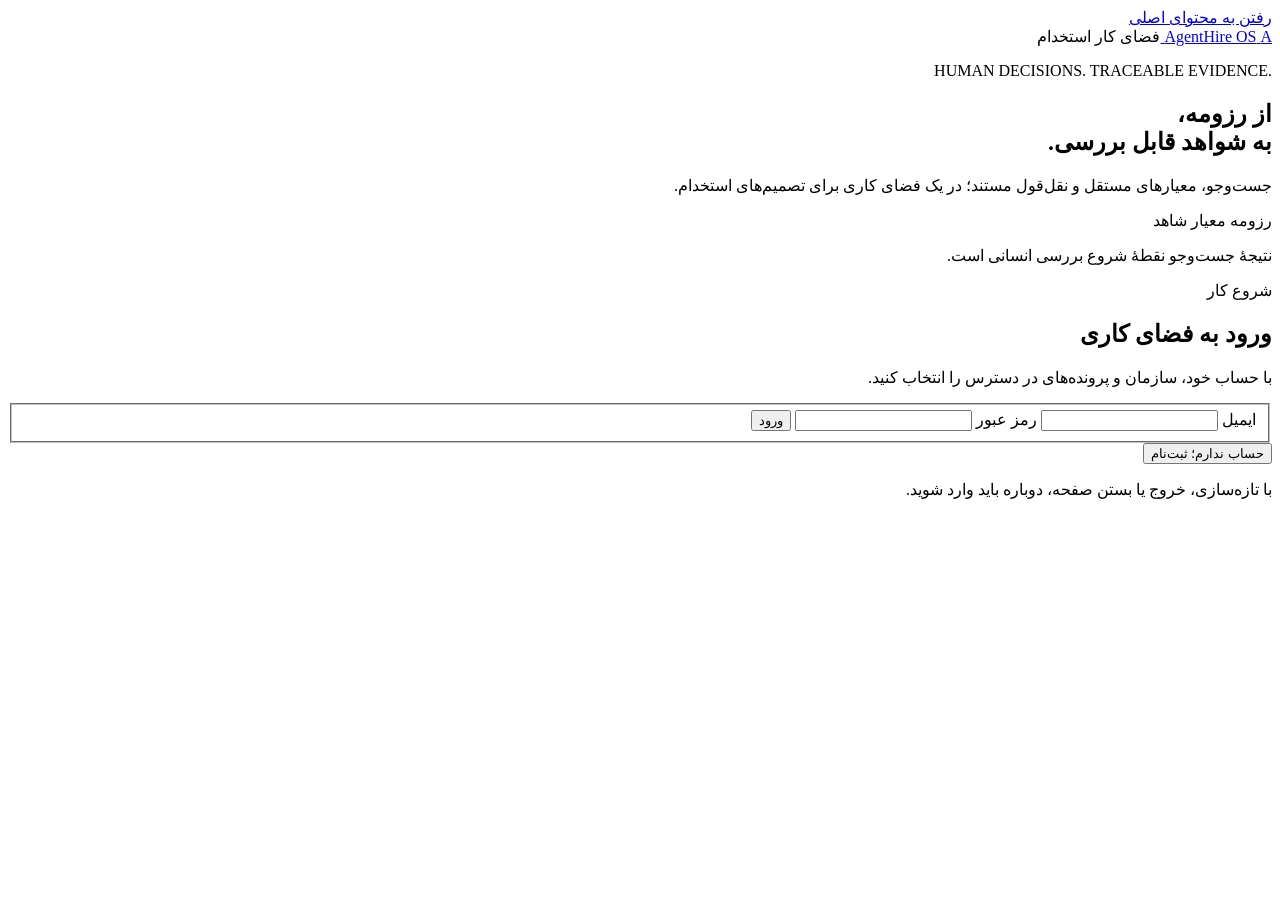
==== app/web/assets/index.html @ 7580cf0e "feat: add recruiter workspace with popup feedback" ====
<!doctype html>
<html lang="fa" dir="rtl">
<head>
  <meta charset="utf-8">
  <meta name="viewport" content="width=device-width, initial-scale=1">
  <meta name="color-scheme" content="light">
  <title>AgentHire OS — فضای کار استخدام</title>
  <link rel="stylesheet" href="/workspace/assets/styles.css">
  <script type="module" src="/workspace/assets/app.mjs"></script>
</head>
<body>
  <a class="skip" href="#main-content">رفتن به محتوای اصلی</a>

  <header class="topbar">
    <a class="brand" href="/workspace/">
      <span class="brand-mark" aria-hidden="true">A</span>
      <bdi>AgentHire <span>OS</span></bdi>
    </a>

    <div id="account" hidden>
      <bdi id="account-email"></bdi>
      <button id="logout" class="button quiet" type="button">خروج</button>
    </div>

    <span id="public-label" class="muted">فضای کار استخدام</span>
  </header>

  <main id="main-content" tabindex="-1">
    <div id="notification" class="toast" hidden>
      <p id="notice" class="notice" role="status" aria-live="polite" aria-atomic="true"></p>
      <button id="notice-dismiss" class="button quiet" type="button" aria-label="بستن پیام">×</button>
    </div>

    <p id="notice-alert" class="visually-hidden" role="alert" aria-live="assertive" aria-atomic="true"></p>

    <section id="auth-view" class="auth-grid" aria-labelledby="auth-title">
      <div class="auth-story">
        <p class="eyebrow"><bdi>HUMAN DECISIONS. TRACEABLE EVIDENCE.</bdi></p>
        <h1>از رزومه،<br>به شواهد قابل بررسی.</h1>
        <p>جست‌وجو، معیارهای مستقل و نقل‌قول مستند؛ در یک فضای کاری برای تصمیم‌های استخدام.</p>

        <div class="story-flow" aria-hidden="true">
          <span>رزومه</span>
          <i></i>
          <span>معیار</span>
          <i></i>
          <span>شاهد</span>
        </div>

        <p class="story-note">نتیجهٔ جست‌وجو نقطهٔ شروع بررسی انسانی است.</p>
      </div>

      <div class="auth-card">
        <p class="eyebrow">شروع کار</p>
        <h2 id="auth-title">ورود به فضای کاری</h2>
        <p id="auth-description" class="muted">با حساب خود، سازمان و پرونده‌های در دسترس را انتخاب کنید.</p>

        <form id="auth-form">
          <fieldset id="auth-fields">
            <label class="field">
              ایمیل
              <input id="auth-email" type="email" dir="ltr" autocomplete="username" maxlength="320" required>
            </label>

            <label class="field">
              رمز عبور
              <input id="auth-password" type="password" dir="ltr" autocomplete="current-password" minlength="1" maxlength="128" required>
            </label>

            <button id="auth-submit" class="button primary full" type="submit">ورود</button>
          </fieldset>
        </form>

        <button id="auth-mode" class="button quiet full" type="button">حساب ندارم؛ ثبت‌نام</button>
        <p class="small muted">با تازه‌سازی، خروج یا بستن صفحه، دوباره باید وارد شوید.</p>
      </div>
    </section>

    <section id="shell" class="workspace-grid" hidden aria-label="فضای کاری استخدام">
      <aside class="sidebar">
        <p class="eyebrow">فضای کاری</p>

        <label class="field">
          سازمان
          <select id="organization-select">
            <option value="">انتخاب سازمان</option>
          </select>
        </label>

        <details class="disclosure">
          <summary>ساخت سازمان</summary>

          <form id="organization-form">
            <label class="field">
              نام سازمان
              <input id="organization-name" maxlength="200" required>
            </label>

            <label class="field">
              شناسهٔ خوانا
              <input id="organization-slug" dir="ltr" pattern="[a-z0-9]+(-[a-z0-9]+)*" maxlength="100" required>
            </label>

            <button id="organization-create" class="button secondary full" type="submit">ساخت سازمان</button>
          </form>
        </details>

        <div class="sidebar-divider"></div>

        <label class="field">
          شغل جاری
          <select id="job-select">
            <option value="">انتخاب شغل</option>
          </select>
        </label>

        <details class="disclosure">
          <summary>ساخت شغل</summary>

          <form id="job-form">
            <label class="field">
              عنوان
              <input id="job-title" maxlength="200" required>
            </label>

            <label class="field">
              شرح شغل
              <textarea id="job-description" maxlength="20000" rows="4" required></textarea>
            </label>

            <button id="job-create" class="button secondary full" type="submit">ساخت پیش‌نویس</button>
          </form>
        </details>

        <nav class="sidebar-nav" aria-label="بخش‌های فضای کاری">
          <a href="#candidates-panel">داوطلبان</a>
          <a href="#profiles-panel">معیار و جست‌وجو</a>
          <a href="#candidate-panel">پرونده و شواهد</a>
        </nav>

        <p class="sidebar-note">سازمان جاری، محدودهٔ تمام پرونده‌های این صفحه است.</p>
      </aside>

      <div class="workspace-main">
        <div class="workspace-heading">
          <div>
            <p class="eyebrow">پیشخوان شواهد</p>
            <h1 id="organization-heading">فضای کاری</h1>
          </div>

          <button id="workspace-refresh" class="button secondary" type="button">تازه‌سازی فهرست‌ها</button>
        </div>

        <div class="metrics">
          <article>
            <span>شغل دریافت‌شده</span>
            <strong id="jobs-count">—</strong>
          </article>

          <article>
            <span>داوطلب دریافت‌شده</span>
            <strong id="candidates-count">—</strong>
          </article>

          <article class="metric-note">هر شاهد همراه با متن اصلی و منبع قابل بررسی است.</article>
        </div>

        <section id="profiles-panel" class="panel" aria-labelledby="profiles-title">
          <div class="panel-title">
            <h2 id="profiles-title">شغل، معیار و جست‌وجو</h2>
            <span class="badge">پروفایل ذخیره‌شده</span>
          </div>

          <div id="job-description-view"></div>

          <details class="disclosure">
            <summary>ویرایش معیارها و عبارت جست‌وجو</summary>

            <fieldset id="profiles-fields" disabled>
              <form id="search-profile-form" class="search-profile">
                <label class="field">
                  عبارت بازیابی داوطلب
                  <input id="search-query" maxlength="256" required>
                </label>

                <button id="search-save" class="button secondary" type="submit">ذخیرهٔ جست‌وجو</button>
                <span id="search-revision" class="small muted"></span>
              </form>

              <form id="match-profile-form">
                <p class="small muted">هر معیار جدا بررسی می‌شود. ذخیره، مجموعهٔ معیارهای این شغل را جایگزین می‌کند.</p>

                <div id="criteria-list"></div>

                <div class="actions">
                  <button id="criterion-add" class="button quiet" type="button">افزودن معیار</button>
                  <button id="match-save" class="button primary" type="submit">ذخیرهٔ معیارها</button>
                  <span id="match-revision" class="small muted"></span>
                </div>
              </form>
            </fieldset>
          </details>
        </section>

        <div class="review-grid">
          <section id="candidates-panel" class="panel" aria-labelledby="candidates-title">
            <div class="panel-title">
              <h2 id="candidates-title">داوطلبان</h2>
              <span id="candidate-list-count" class="small muted"></span>
            </div>

            <label class="field">
              فیلتر فهرست دریافت‌شده
              <input id="candidate-filter" type="search" placeholder="نام، عنوان یا موقعیت">
            </label>

            <details class="disclosure">
              <summary>افزودن داوطلب</summary>

              <form id="candidate-form" class="form-grid">
                <label class="field">
                  نام کامل
                  <input id="candidate-name" maxlength="200" required>
                </label>

                <label class="field">
                  ایمیل
                  <input id="candidate-email" type="email" dir="ltr" maxlength="320">
                </label>

                <label class="field">
                  عنوان حرفه‌ای
                  <input id="candidate-headline" maxlength="300">
                </label>

                <label class="field">
                  موقعیت
                  <input id="candidate-location" maxlength="200">
                </label>

                <button id="candidate-create" class="button primary" type="submit">ثبت داوطلب</button>
              </form>
            </details>

            <div id="candidate-list" class="candidate-list"></div>

            <details class="disclosure">
              <summary>بازیابی با پروفایل شغل</summary>

              <form id="retrieval-form" class="actions">
                <label class="field">
                  روش
                  <select id="retrieval-mode">
                    <option value="lexical">واژگانی</option>
                    <option value="semantic">معنایی</option>
                    <option value="hybrid">ترکیبی</option>
                  </select>
                </label>

                <button id="retrieval-run" class="button secondary" type="submit">بازیابی</button>
                <button id="retrieval-cancel" class="button quiet" type="button" disabled>لغو انتظار</button>
              </form>

              <p id="retrieval-progress" class="small muted" role="status" aria-live="polite"></p>
              <p id="retrieval-info" class="small muted"></p>

              <div id="retrieval-results"></div>

              <div class="actions">
                <button id="retrieval-previous" class="button quiet" type="button" disabled>قبلی</button>
                <button id="retrieval-next" class="button quiet" type="button" disabled>بعدی</button>
              </div>
            </details>
          </section>

          <section id="candidate-panel" class="panel dossier" aria-labelledby="candidate-title">
            <div class="panel-title">
              <h2 id="candidate-title">پرونده و شواهد</h2>
              <span class="badge">منبع‌محور</span>
            </div>

            <div id="candidate-heading"></div>

            <fieldset id="candidate-fields" disabled>
              <div class="actions">
                <button id="evidence-load" class="button secondary" type="button">خواندن شواهد معیارها</button>
                <button id="explanation-run" class="button primary" type="button">توضیح مستند</button>
                <button id="explanation-cancel" class="button quiet" type="button" disabled>لغو انتظار</button>
              </div>

              <p id="explanation-progress" class="small muted" role="status" aria-live="polite"></p>

              <div id="evidence-results"></div>

              <details class="disclosure" open>
                <summary>رزومه‌های PDF</summary>

                <form id="document-form">
                  <label class="field">
                    فایل PDF؛ حداکثر ۱۰ MiB
                    <input id="document-file" type="file" accept="application/pdf,.pdf" required>
                  </label>

                  <div class="actions">
                    <button id="document-upload" class="button secondary" type="submit">بارگذاری</button>
                    <button id="documents-refresh" class="button quiet" type="button">تازه‌سازی اسناد</button>
                  </div>
                </form>

                <p id="documents-info" class="small muted"></p>

                <div id="documents-list"></div>

                <div class="actions">
                  <button id="documents-previous" class="button quiet" type="button" disabled>قبلی</button>
                  <button id="documents-next" class="button quiet" type="button" disabled>بعدی</button>
                </div>
              </details>
            </fieldset>
          </section>
        </div>
      </div>
    </section>

    <noscript>
      <p class="notice error">برای استفاده از فضای کاری، JavaScript مرورگر باید فعال باشد.</p>
    </noscript>
  </main>
</body>
</html>
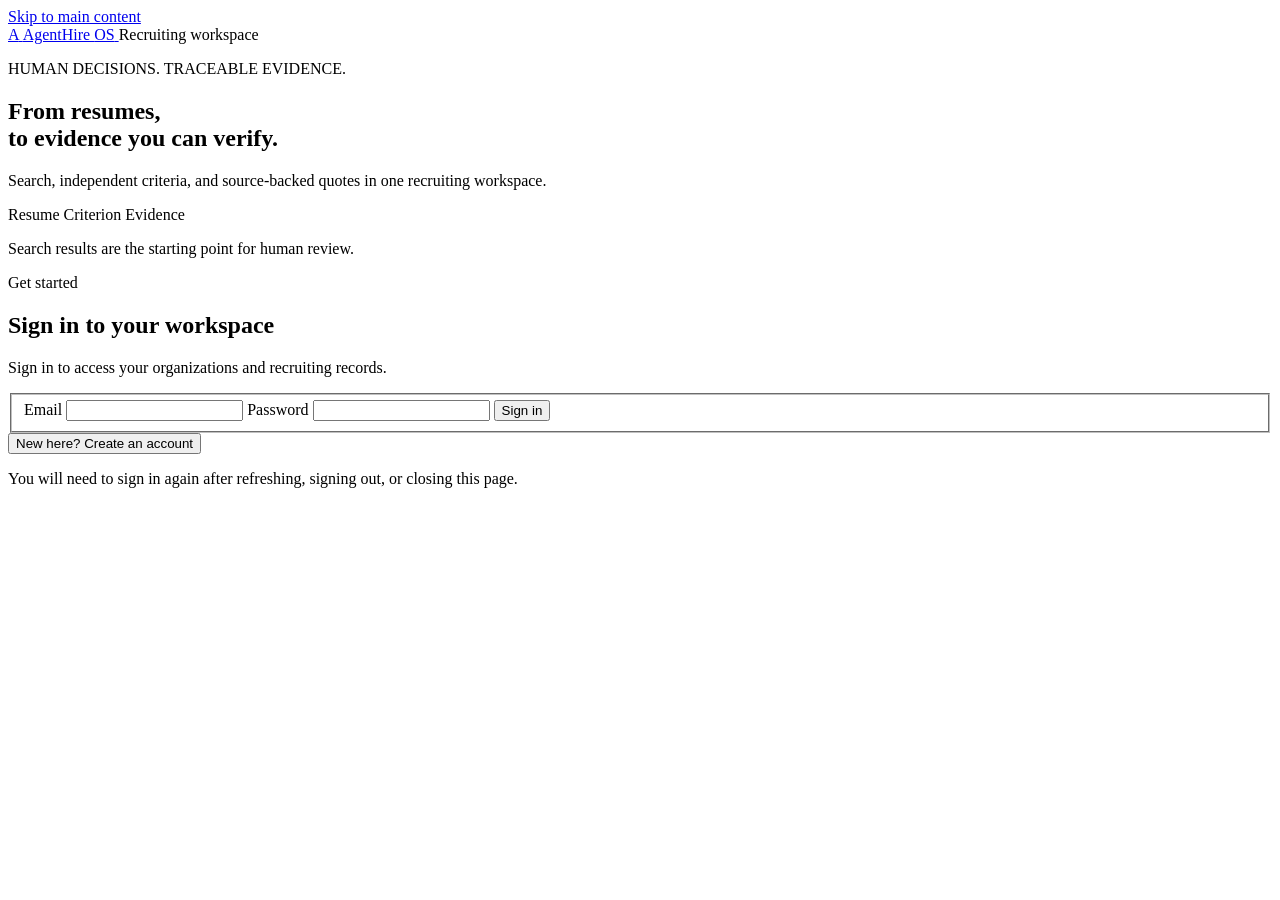
==== commit f21cd93a: "feat: add bilingual local AI quality reference and isolated live gates" ====
--- a/app/web/assets/index.html
+++ b/app/web/assets/index.html
@@ -1,15 +1,15 @@
 <!doctype html>
-<html lang="fa" dir="rtl">
+<html lang="en" dir="ltr">
 <head>
   <meta charset="utf-8">
   <meta name="viewport" content="width=device-width, initial-scale=1">
   <meta name="color-scheme" content="light">
-  <title>AgentHire OS — فضای کار استخدام</title>
+  <title>AgentHire OS — Recruiting Workspace</title>
   <link rel="stylesheet" href="/workspace/assets/styles.css">
   <script type="module" src="/workspace/assets/app.mjs"></script>
 </head>
 <body>
-  <a class="skip" href="#main-content">رفتن به محتوای اصلی</a>
+  <a class="skip" href="#main-content">Skip to main content</a>
 
   <header class="topbar">
     <a class="brand" href="/workspace/">
@@ -19,16 +19,16 @@
 
     <div id="account" hidden>
       <bdi id="account-email"></bdi>
-      <button id="logout" class="button quiet" type="button">خروج</button>
+      <button id="logout" class="button quiet" type="button">Sign out</button>
     </div>
 
-    <span id="public-label" class="muted">فضای کار استخدام</span>
+    <span id="public-label" class="muted">Recruiting workspace</span>
   </header>
 
   <main id="main-content" tabindex="-1">
     <div id="notification" class="toast" hidden>
       <p id="notice" class="notice" role="status" aria-live="polite" aria-atomic="true"></p>
-      <button id="notice-dismiss" class="button quiet" type="button" aria-label="بستن پیام">×</button>
+      <button id="notice-dismiss" class="button quiet" type="button" aria-label="Dismiss notification">×</button>
     </div>
 
     <p id="notice-alert" class="visually-hidden" role="alert" aria-live="assertive" aria-atomic="true"></p>
@@ -36,165 +36,225 @@
     <section id="auth-view" class="auth-grid" aria-labelledby="auth-title">
       <div class="auth-story">
         <p class="eyebrow"><bdi>HUMAN DECISIONS. TRACEABLE EVIDENCE.</bdi></p>
-        <h1>از رزومه،<br>به شواهد قابل بررسی.</h1>
-        <p>جست‌وجو، معیارهای مستقل و نقل‌قول مستند؛ در یک فضای کاری برای تصمیم‌های استخدام.</p>
+        <h1>From resumes,<br>to evidence you can verify.</h1>
+        <p>Search, independent criteria, and source-backed quotes in one recruiting workspace.</p>
 
         <div class="story-flow" aria-hidden="true">
-          <span>رزومه</span>
+          <span>Resume</span>
           <i></i>
-          <span>معیار</span>
+          <span>Criterion</span>
           <i></i>
-          <span>شاهد</span>
-        </div>
-
-        <p class="story-note">نتیجهٔ جست‌وجو نقطهٔ شروع بررسی انسانی است.</p>
+          <span>Evidence</span>
+        </div>
+
+        <p class="story-note">Search results are the starting point for human review.</p>
       </div>
 
       <div class="auth-card">
-        <p class="eyebrow">شروع کار</p>
-        <h2 id="auth-title">ورود به فضای کاری</h2>
-        <p id="auth-description" class="muted">با حساب خود، سازمان و پرونده‌های در دسترس را انتخاب کنید.</p>
+        <p class="eyebrow">Get started</p>
+        <h2 id="auth-title">Sign in to your workspace</h2>
+        <p id="auth-description" class="muted">Sign in to access your organizations and recruiting records.</p>
 
         <form id="auth-form">
           <fieldset id="auth-fields">
             <label class="field">
-              ایمیل
+              Email
               <input id="auth-email" type="email" dir="ltr" autocomplete="username" maxlength="320" required>
             </label>
 
             <label class="field">
-              رمز عبور
+              Password
               <input id="auth-password" type="password" dir="ltr" autocomplete="current-password" minlength="1" maxlength="128" required>
             </label>
 
-            <button id="auth-submit" class="button primary full" type="submit">ورود</button>
+            <button id="auth-submit" class="button primary full" type="submit">Sign in</button>
           </fieldset>
         </form>
 
-        <button id="auth-mode" class="button quiet full" type="button">حساب ندارم؛ ثبت‌نام</button>
-        <p class="small muted">با تازه‌سازی، خروج یا بستن صفحه، دوباره باید وارد شوید.</p>
+        <button id="auth-mode" class="button quiet full" type="button">New here? Create an account</button>
+        <p class="small muted">You will need to sign in again after refreshing, signing out, or closing this page.</p>
       </div>
     </section>
 
-    <section id="shell" class="workspace-grid" hidden aria-label="فضای کاری استخدام">
+    <section id="shell" class="workspace-grid" hidden aria-label="Recruiting workspace">
       <aside class="sidebar">
-        <p class="eyebrow">فضای کاری</p>
-
+        <p class="eyebrow">Workspace</p>
+
+        <fieldset id="organization-browser-fields" disabled>
         <label class="field">
-          سازمان
+          Organization
           <select id="organization-select">
-            <option value="">انتخاب سازمان</option>
+            <option value="">Select an organization</option>
           </select>
         </label>
 
+        <form id="organization-search-form" class="record-search" aria-label="Search organizations">
+          <label class="field">Organization name or slug
+            <input id="organization-filter" type="search" maxlength="120">
+          </label>
+          <button class="button secondary" type="submit">Search</button>
+        </form>
+        <div class="pager">
+          <button id="organization-previous" class="button quiet" type="button" disabled>Previous</button>
+          <button id="organization-next" class="button quiet" type="button" disabled>Next</button>
+        </div>
+        <p id="organization-page-info" class="small" role="status" aria-live="polite"></p>
+        </fieldset>
+
         <details class="disclosure">
-          <summary>ساخت سازمان</summary>
+          <summary>Create organization</summary>
 
           <form id="organization-form">
             <label class="field">
-              نام سازمان
+              Organization name
               <input id="organization-name" maxlength="200" required>
             </label>
 
             <label class="field">
-              شناسهٔ خوانا
+              URL slug
               <input id="organization-slug" dir="ltr" pattern="[a-z0-9]+(-[a-z0-9]+)*" maxlength="100" required>
             </label>
 
-            <button id="organization-create" class="button secondary full" type="submit">ساخت سازمان</button>
+            <button id="organization-create" class="button secondary full" type="submit">Create organization</button>
           </form>
         </details>
 
         <div class="sidebar-divider"></div>
 
+        <fieldset id="job-browser-fields" disabled>
         <label class="field">
-          شغل جاری
+          Current job
           <select id="job-select">
-            <option value="">انتخاب شغل</option>
+            <option value="">Select a job</option>
           </select>
         </label>
 
+        <form id="job-search-form" class="record-search" aria-label="Search jobs">
+          <label class="field">Job title or description
+            <input id="job-filter" type="search" maxlength="120">
+          </label>
+          <label class="field">Status
+            <select id="job-status-filter">
+              <option value="">All</option>
+              <option value="draft">Draft</option>
+              <option value="open">Open</option>
+              <option value="closed">Closed</option>
+            </select>
+          </label>
+          <button class="button secondary" type="submit">Search</button>
+        </form>
+        <div class="pager">
+          <button id="job-previous" class="button quiet" type="button" disabled>Previous</button>
+          <button id="job-next" class="button quiet" type="button" disabled>Next</button>
+        </div>
+        <p id="job-page-info" class="small" role="status" aria-live="polite"></p>
+        </fieldset>
+
         <details class="disclosure">
-          <summary>ساخت شغل</summary>
+          <summary>Create job</summary>
 
           <form id="job-form">
             <label class="field">
-              عنوان
+              Title
               <input id="job-title" maxlength="200" required>
             </label>
 
             <label class="field">
-              شرح شغل
+              Job description
               <textarea id="job-description" maxlength="20000" rows="4" required></textarea>
             </label>
 
-            <button id="job-create" class="button secondary full" type="submit">ساخت پیش‌نویس</button>
+            <button id="job-create" class="button secondary full" type="submit">Create draft</button>
           </form>
         </details>
 
-        <nav class="sidebar-nav" aria-label="بخش‌های فضای کاری">
-          <a href="#candidates-panel">داوطلبان</a>
-          <a href="#profiles-panel">معیار و جست‌وجو</a>
-          <a href="#candidate-panel">پرونده و شواهد</a>
+        <nav class="sidebar-nav" aria-label="Workspace sections">
+          <a href="#candidates-panel">Candidates</a>
+          <a href="#profiles-panel">Criteria and search</a>
+          <a href="#applications-panel">Applications</a>
+          <a href="#candidate-panel">Candidate and evidence</a>
+          <a href="#access-panel">Members and access</a>
+          <a href="#account-panel">Account security and sessions</a>
         </nav>
 
-        <p class="sidebar-note">سازمان جاری، محدودهٔ تمام پرونده‌های این صفحه است.</p>
+        <p class="sidebar-note">All records on this page belong to the selected organization.</p>
       </aside>
 
       <div class="workspace-main">
         <div class="workspace-heading">
           <div>
-            <p class="eyebrow">پیشخوان شواهد</p>
-            <h1 id="organization-heading">فضای کاری</h1>
+            <p class="eyebrow">Evidence workspace</p>
+            <h1 id="organization-heading">Workspace</h1>
           </div>
 
-          <button id="workspace-refresh" class="button secondary" type="button">تازه‌سازی فهرست‌ها</button>
+          <button id="workspace-refresh" class="button secondary" type="button">Refresh lists</button>
         </div>
 
         <div class="metrics">
           <article>
-            <span>شغل دریافت‌شده</span>
+            <span>Matching jobs</span>
             <strong id="jobs-count">—</strong>
           </article>
 
           <article>
-            <span>داوطلب دریافت‌شده</span>
+            <span>Matching candidates</span>
             <strong id="candidates-count">—</strong>
           </article>
 
-          <article class="metric-note">هر شاهد همراه با متن اصلی و منبع قابل بررسی است.</article>
+          <article class="metric-note">Each piece of evidence includes the original text and its source.</article>
         </div>
 
         <section id="profiles-panel" class="panel" aria-labelledby="profiles-title">
           <div class="panel-title">
-            <h2 id="profiles-title">شغل، معیار و جست‌وجو</h2>
-            <span class="badge">پروفایل ذخیره‌شده</span>
+            <h2 id="profiles-title">Job, criteria, and search</h2>
+            <span class="badge">Saved profile</span>
           </div>
 
           <div id="job-description-view"></div>
 
           <details class="disclosure">
-            <summary>ویرایش معیارها و عبارت جست‌وجو</summary>
+            <summary>Edit job and publication status</summary>
+            <p class="small muted">Changing the selection or loading a newer version replaces unsaved form edits.</p>
+            <form id="job-edit-form">
+              <fieldset id="job-edit-fields" disabled>
+                <label class="field">Job title<input id="job-edit-title" maxlength="200" required></label>
+                <label class="field">Job description<textarea id="job-edit-description" maxlength="20000" rows="4" required></textarea></label>
+                <label class="field">Status
+                  <select id="job-edit-status">
+                    <option value="draft">Draft</option>
+                    <option value="open">Open</option>
+                    <option value="closed">Closed</option>
+                  </select>
+                </label>
+                <button class="button primary" type="submit">Save job changes</button>
+              </fieldset>
+            </form>
+            <button id="job-edit-refresh" class="button quiet" type="button" disabled>Load latest job version</button>
+            <p id="job-edit-version" class="small muted"></p>
+          </details>
+
+          <details class="disclosure">
+            <summary>Edit criteria and search query</summary>
 
             <fieldset id="profiles-fields" disabled>
               <form id="search-profile-form" class="search-profile">
                 <label class="field">
-                  عبارت بازیابی داوطلب
+                  Candidate retrieval query
                   <input id="search-query" maxlength="256" required>
                 </label>
 
-                <button id="search-save" class="button secondary" type="submit">ذخیرهٔ جست‌وجو</button>
+                <button id="search-save" class="button secondary" type="submit">Save search</button>
                 <span id="search-revision" class="small muted"></span>
               </form>
 
               <form id="match-profile-form">
-                <p class="small muted">هر معیار جدا بررسی می‌شود. ذخیره، مجموعهٔ معیارهای این شغل را جایگزین می‌کند.</p>
+                <p class="small muted">Each criterion is checked separately. Saving replaces this job's criteria.</p>
 
                 <div id="criteria-list"></div>
 
                 <div class="actions">
-                  <button id="criterion-add" class="button quiet" type="button">افزودن معیار</button>
-                  <button id="match-save" class="button primary" type="submit">ذخیرهٔ معیارها</button>
+                  <button id="criterion-add" class="button quiet" type="button">Add criterion</button>
+                  <button id="match-save" class="button primary" type="submit">Save criteria</button>
                   <span id="match-revision" class="small muted"></span>
                 </div>
               </form>
@@ -202,63 +262,106 @@
           </details>
         </section>
 
+        <section id="applications-panel" class="panel" aria-labelledby="applications-title">
+          <div class="panel-title"><h2 id="applications-title">Applications for the current job</h2></div>
+          <fieldset id="application-fields" disabled>
+            <p id="application-context" class="summary-note"></p>
+            <div class="actions">
+              <button id="application-create" class="button primary" type="button" disabled>Apply selected candidate to this job</button>
+              <button id="application-refresh" class="button secondary" type="button">Refresh applications</button>
+            </div>
+            <form id="application-search-form" class="record-search" aria-label="Search applications">
+              <label class="field">Candidate name or job title<input id="application-filter" type="search" maxlength="120"></label>
+              <label class="field">Status
+                <select id="application-status-filter">
+                  <option value="">All</option>
+                  <option value="applied">Applied</option>
+                  <option value="screening">Screening</option>
+                  <option value="interview">Interview</option>
+                  <option value="offer">Offer</option>
+                  <option value="hired">Hired</option>
+                  <option value="rejected">Rejected</option>
+                </select>
+              </label>
+              <button class="button secondary" type="submit">Search</button>
+            </form>
+            <div id="application-list" class="application-list"></div>
+            <div class="pager">
+              <button id="application-previous" class="button quiet" type="button" disabled>Previous</button>
+              <button id="application-next" class="button quiet" type="button" disabled>Next</button>
+              <p id="application-page-info" class="small muted" role="status" aria-live="polite"></p>
+            </div>
+          </fieldset>
+        </section>
+
         <div class="review-grid">
           <section id="candidates-panel" class="panel" aria-labelledby="candidates-title">
             <div class="panel-title">
-              <h2 id="candidates-title">داوطلبان</h2>
+              <h2 id="candidates-title">Candidates</h2>
               <span id="candidate-list-count" class="small muted"></span>
             </div>
 
-            <label class="field">
-              فیلتر فهرست دریافت‌شده
-              <input id="candidate-filter" type="search" placeholder="نام، عنوان یا موقعیت">
-            </label>
+            <fieldset id="candidate-browser-fields" disabled>
+            <form id="candidate-search-form" class="record-search" aria-label="Search candidates">
+              <label class="field">Name, email, headline, or location
+                <input id="candidate-filter" type="search" maxlength="120">
+              </label>
+              <button class="button secondary" type="submit">Search</button>
+            </form>
 
             <details class="disclosure">
-              <summary>افزودن داوطلب</summary>
+              <summary>Add candidate</summary>
 
               <form id="candidate-form" class="form-grid">
                 <label class="field">
-                  نام کامل
+                  Full name
                   <input id="candidate-name" maxlength="200" required>
                 </label>
 
                 <label class="field">
-                  ایمیل
+                  Email
                   <input id="candidate-email" type="email" dir="ltr" maxlength="320">
                 </label>
 
                 <label class="field">
-                  عنوان حرفه‌ای
+                  Headline
                   <input id="candidate-headline" maxlength="300">
                 </label>
 
                 <label class="field">
-                  موقعیت
+                  Location
                   <input id="candidate-location" maxlength="200">
                 </label>
 
-                <button id="candidate-create" class="button primary" type="submit">ثبت داوطلب</button>
+                <button id="candidate-create" class="button primary" type="submit">Create candidate</button>
               </form>
             </details>
 
             <div id="candidate-list" class="candidate-list"></div>
+            <div class="pager">
+              <button id="candidate-previous" class="button quiet" type="button" disabled>Previous</button>
+              <button id="candidate-next" class="button quiet" type="button" disabled>Next</button>
+              <p id="candidate-page-info" class="small muted" role="status" aria-live="polite"></p>
+            </div>
+            </fieldset>
 
             <details class="disclosure">
-              <summary>بازیابی با پروفایل شغل</summary>
+              <summary>Retrieve using the job profile</summary>
 
               <form id="retrieval-form" class="actions">
                 <label class="field">
-                  روش
+                  Method
                   <select id="retrieval-mode">
-                    <option value="lexical">واژگانی</option>
-                    <option value="semantic">معنایی</option>
-                    <option value="hybrid">ترکیبی</option>
+                    <option value="lexical">Lexical</option>
+                    <option value="semantic">Semantic</option>
+                    <option value="hybrid">Hybrid</option>
                   </select>
                 </label>
 
-                <button id="retrieval-run" class="button secondary" type="submit">بازیابی</button>
-                <button id="retrieval-cancel" class="button quiet" type="button" disabled>لغو انتظار</button>
+                <label class="check"><input id="retrieval-applicants" type="checkbox">Only applicants for this job</label>
+
+                <button id="retrieval-run" class="button secondary" type="submit">Retrieve</button>
+                <button id="retrieval-cancel" class="button quiet" type="button" disabled>Cancel wait</button>
               </form>
 
               <p id="retrieval-progress" class="small muted" role="status" aria-live="polite"></p>
@@ -267,25 +370,43 @@
               <div id="retrieval-results"></div>
 
               <div class="actions">
-                <button id="retrieval-previous" class="button quiet" type="button" disabled>قبلی</button>
-                <button id="retrieval-next" class="button quiet" type="button" disabled>بعدی</button>
+                <button id="retrieval-previous" class="button quiet" type="button" disabled>Previous</button>
+                <button id="retrieval-next" class="button quiet" type="button" disabled>Next</button>
               </div>
             </details>
           </section>
 
           <section id="candidate-panel" class="panel dossier" aria-labelledby="candidate-title">
             <div class="panel-title">
-              <h2 id="candidate-title">پرونده و شواهد</h2>
-              <span class="badge">منبع‌محور</span>
+              <h2 id="candidate-title">Candidate and evidence</h2>
+              <span class="badge">Source-backed</span>
             </div>
 
             <div id="candidate-heading"></div>
+
+            <details class="disclosure">
+              <summary>Edit candidate details</summary>
+              <p class="small muted">Clearing an optional field removes its previous value. Changing the selection or loading a newer version replaces unsaved form edits.</p>
+              <form id="candidate-edit-form">
+                <fieldset id="candidate-edit-fields" disabled>
+                  <label class="field">Full name<input id="candidate-edit-full_name" maxlength="200" required></label>
+                  <label class="field">Email<input id="candidate-edit-email" type="email" maxlength="320" dir="ltr"></label>
+                  <label class="field">Phone<input id="candidate-edit-phone" type="tel" maxlength="50" dir="ltr"></label>
+                  <label class="field">Headline<input id="candidate-edit-headline" maxlength="300"></label>
+                  <label class="field">Location<input id="candidate-edit-location" maxlength="200"></label>
+                  <label class="field">Professional summary<textarea id="candidate-edit-summary" maxlength="20000" rows="4"></textarea></label>
+                  <button class="button primary" type="submit">Save candidate changes</button>
+                </fieldset>
+              </form>
+              <button id="candidate-edit-refresh" class="button quiet" type="button" disabled>Load latest candidate version</button>
+              <p id="candidate-edit-version" class="small muted"></p>
+            </details>
 
             <fieldset id="candidate-fields" disabled>
               <div class="actions">
-                <button id="evidence-load" class="button secondary" type="button">خواندن شواهد معیارها</button>
-                <button id="explanation-run" class="button primary" type="button">توضیح مستند</button>
-                <button id="explanation-cancel" class="button quiet" type="button" disabled>لغو انتظار</button>
+                <button id="evidence-load" class="button secondary" type="button">Load criterion evidence</button>
+                <button id="explanation-run" class="button primary" type="button">Grounded brief</button>
+                <button id="explanation-cancel" class="button quiet" type="button" disabled>Cancel wait</button>
               </div>
 
               <p id="explanation-progress" class="small muted" role="status" aria-live="polite"></p>
@@ -293,17 +414,20 @@
               <div id="evidence-results"></div>
 
               <details class="disclosure" open>
-                <summary>رزومه‌های PDF</summary>
+                <summary>PDF resumes</summary>
+
+                <fieldset id="document-tools" disabled>
+                <p class="small muted">After extraction and chunking, request embeddings to enable semantic search.</p>
 
                 <form id="document-form">
                   <label class="field">
-                    فایل PDF؛ حداکثر ۱۰ MiB
+                    PDF file; maximum 10 MiB
                     <input id="document-file" type="file" accept="application/pdf,.pdf" required>
                   </label>
 
                   <div class="actions">
-                    <button id="document-upload" class="button secondary" type="submit">بارگذاری</button>
-                    <button id="documents-refresh" class="button quiet" type="button">تازه‌سازی اسناد</button>
+                    <button id="document-upload" class="button secondary" type="submit">Upload</button>
+                    <button id="documents-refresh" class="button quiet" type="button">Refresh documents</button>
                   </div>
                 </form>
 
@@ -312,18 +436,106 @@
                 <div id="documents-list"></div>
 
                 <div class="actions">
-                  <button id="documents-previous" class="button quiet" type="button" disabled>قبلی</button>
-                  <button id="documents-next" class="button quiet" type="button" disabled>بعدی</button>
+                  <button id="documents-previous" class="button quiet" type="button" disabled>Previous</button>
+                  <button id="documents-next" class="button quiet" type="button" disabled>Next</button>
                 </div>
+                </fieldset>
               </details>
             </fieldset>
           </section>
         </div>
+
+        <section id="access-panel" class="panel" aria-labelledby="access-title">
+          <div class="panel-title">
+            <h2 id="access-title">Organization members and access</h2>
+            <button id="access-refresh" class="button secondary" type="button" disabled>Refresh access</button>
+          </div>
+          <p id="access-role" class="summary-note" role="status" aria-live="polite"></p>
+          <div id="access-owner" hidden>
+            <p class="small muted">Invitations, role changes, and member removal require your current password and confirmation. The last active owner is protected.</p>
+            <fieldset id="access-owner-fields" disabled>
+              <label class="field">Current password to confirm access changes
+                <input id="access-password" type="password" autocomplete="current-password" maxlength="128" dir="ltr">
+              </label>
+              <form id="invitation-form" class="form-grid">
+                <label class="field">Recipient email<input id="invitation-email" type="email" maxlength="320" dir="ltr" required></label>
+                <label class="field">Invitation role
+                  <select id="invitation-role"><option value="recruiter">Recruiter</option><option value="viewer">Viewer</option></select>
+                </label>
+                <button class="button primary" type="submit">Create invitation</button>
+              </form>
+              <label class="field">Invitation code; shown only once
+                <input id="invitation-secret" readonly autocomplete="off" dir="ltr">
+              </label>
+              <p class="small muted">The code expires after 48 hours and can only be accepted by the matching email account. Share it directly with that person. Changing organization or signing out clears it from this page.</p>
+              <div id="access-invitations"></div>
+              <h3>Members</h3>
+              <div id="access-members"></div>
+            </fieldset>
+            <div class="pager">
+              <button id="access-previous" class="button quiet" type="button" disabled>Previous members</button>
+              <button id="access-next" class="button quiet" type="button" disabled>Next members</button>
+            </div>
+            <h3>Latest 20 access events</h3>
+            <div id="access-events"></div>
+          </div>
+          <p id="access-page-info" class="small muted" role="status" aria-live="polite"></p>
+        </section>
+
+        <section id="account-panel" class="panel" aria-labelledby="account-title">
+          <div class="panel-title"><h2 id="account-title">Account security and sessions</h2></div>
+          <p id="session-expiry" class="small muted"></p>
+          <p class="small muted">Signing out revokes this page's server session. Refreshing or closing the page stores no credentials; the previous session remains listed until expiry or revocation.</p>
+          <fieldset id="account-fields" disabled>
+            <label class="field">Current password for password changes or revoking other sessions
+              <input id="account-password" type="password" autocomplete="current-password" maxlength="128" dir="ltr">
+            </label>
+            <div class="actions">
+              <button id="sessions-refresh" class="button secondary" type="button">Load active sessions</button>
+              <button id="sessions-revoke-others" class="button danger" type="button">Revoke all other sessions</button>
+            </div>
+            <div id="sessions-list"></div>
+            <form id="password-form" class="form-grid">
+              <label class="field">New password; at least 15 characters
+                <input id="account-new-password" type="password" autocomplete="new-password" minlength="15" maxlength="128" dir="ltr" required>
+              </label>
+              <label class="field">Confirm new password
+                <input id="account-confirm-password" type="password" autocomplete="new-password" minlength="15" maxlength="128" dir="ltr" required>
+              </label>
+              <button class="button primary" type="submit">Change password and revoke all sessions</button>
+            </form>
+          </fieldset>
+          <details class="disclosure">
+            <summary>Accept an organization invitation</summary>
+            <form id="invitation-accept-form">
+              <fieldset id="invitation-accept-fields" disabled>
+                <label class="field">Invitation code; sign in with the recipient email account
+                  <input id="invitation-token" type="password" autocomplete="off" minlength="43" maxlength="43" dir="ltr" required>
+                </label>
+                <button class="button secondary" type="submit">Accept invitation</button>
+              </fieldset>
+            </form>
+          </details>
+        </section>
       </div>
     </section>
 
+    <dialog id="confirm-dialog" class="confirmation" aria-labelledby="confirm-title" aria-describedby="confirm-message">
+      <form id="confirm-form">
+        <h2 id="confirm-title"></h2>
+        <p id="confirm-message"></p>
+        <label id="confirm-label" class="field" hidden>Type the exact filename to confirm deletion.
+          <input id="confirm-input" maxlength="200" autocomplete="off" dir="auto">
+        </label>
+        <div class="actions">
+          <button id="confirm-cancel" class="button secondary" type="button">Cancel</button>
+          <button id="confirm-accept" class="button primary" type="submit">Confirm</button>
+        </div>
+      </form>
+    </dialog>
+
     <noscript>
-      <p class="notice error">برای استفاده از فضای کاری، JavaScript مرورگر باید فعال باشد.</p>
+      <p class="notice error">Enable JavaScript in your browser to use this workspace.</p>
     </noscript>
   </main>
 </body>
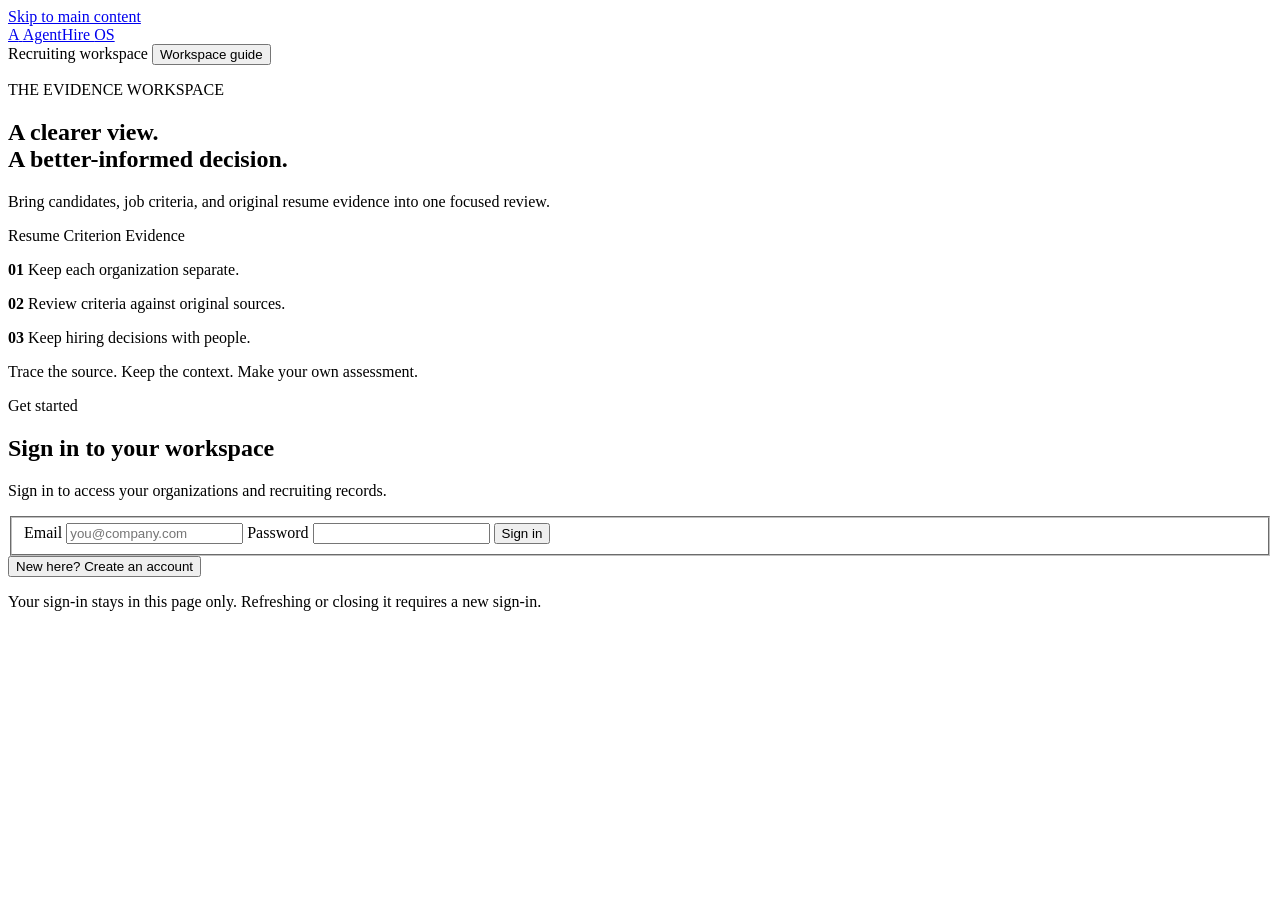
==== commit 2f0563d5: "feat: refine the English recruiting workspace and accessible navigation" ====
--- a/app/web/assets/index.html
+++ b/app/web/assets/index.html
@@ -4,9 +4,11 @@
   <meta charset="utf-8">
   <meta name="viewport" content="width=device-width, initial-scale=1">
   <meta name="color-scheme" content="light">
+  <meta name="description" content="A private recruiting workspace for candidate review, job criteria, and traceable source evidence.">
   <title>AgentHire OS — Recruiting Workspace</title>
   <link rel="stylesheet" href="/workspace/assets/styles.css">
   <script type="module" src="/workspace/assets/app.mjs"></script>
+  <script type="module" src="/workspace/assets/design.mjs"></script>
 </head>
 <body>
   <a class="skip" href="#main-content">Skip to main content</a>
@@ -22,7 +24,10 @@
       <button id="logout" class="button quiet" type="button">Sign out</button>
     </div>
 
-    <span id="public-label" class="muted">Recruiting workspace</span>
+    <div class="topbar-tools">
+      <span id="public-label" class="muted">Recruiting workspace</span>
+      <button id="workspace-help" class="button quiet" type="button" aria-haspopup="dialog">Workspace guide</button>
+    </div>
   </header>
 
   <main id="main-content" tabindex="-1">
@@ -35,9 +40,9 @@
 
     <section id="auth-view" class="auth-grid" aria-labelledby="auth-title">
       <div class="auth-story">
-        <p class="eyebrow"><bdi>HUMAN DECISIONS. TRACEABLE EVIDENCE.</bdi></p>
-        <h1>From resumes,<br>to evidence you can verify.</h1>
-        <p>Search, independent criteria, and source-backed quotes in one recruiting workspace.</p>
+        <p class="eyebrow">THE EVIDENCE WORKSPACE</p>
+        <h1>A clearer view.<br>A better-informed decision.</h1>
+        <p>Bring candidates, job criteria, and original resume evidence into one focused review.</p>
 
         <div class="story-flow" aria-hidden="true">
           <span>Resume</span>
@@ -47,7 +52,12 @@
           <span>Evidence</span>
         </div>
 
-        <p class="story-note">Search results are the starting point for human review.</p>
+        <div class="story-proof">
+          <p><strong>01</strong> Keep each organization separate.</p>
+          <p><strong>02</strong> Review criteria against original sources.</p>
+          <p><strong>03</strong> Keep hiring decisions with people.</p>
+        </div>
+        <p class="story-note">Trace the source. Keep the context. Make your own assessment.</p>
       </div>
 
       <div class="auth-card">
@@ -55,11 +65,11 @@
         <h2 id="auth-title">Sign in to your workspace</h2>
         <p id="auth-description" class="muted">Sign in to access your organizations and recruiting records.</p>
 
-        <form id="auth-form">
+        <form id="auth-form" aria-describedby="auth-session-note">
           <fieldset id="auth-fields">
             <label class="field">
               Email
-              <input id="auth-email" type="email" dir="ltr" autocomplete="username" maxlength="320" required>
+              <input id="auth-email" placeholder="you@company.com" type="email" dir="ltr" autocomplete="username" maxlength="320" required>
             </label>
 
             <label class="field">
@@ -72,13 +82,23 @@
         </form>
 
         <button id="auth-mode" class="button quiet full" type="button">New here? Create an account</button>
-        <p class="small muted">You will need to sign in again after refreshing, signing out, or closing this page.</p>
+        <p id="auth-session-note" class="small muted">Your sign-in stays in this page only. Refreshing or closing it requires a new sign-in.</p>
       </div>
     </section>
 
     <section id="shell" class="workspace-grid" hidden aria-label="Recruiting workspace">
       <aside class="sidebar">
-        <p class="eyebrow">Workspace</p>
+        <p class="eyebrow">YOUR WORKSPACE</p>
+        <nav class="sidebar-nav" aria-label="Workspace sections">
+          <a href="#candidates-panel" data-workspace-view="review" aria-current="page"><span class="nav-index" aria-hidden="true">01</span> Candidate review</a>
+          <a href="#profiles-panel" data-workspace-view="setup"><span class="nav-index" aria-hidden="true">02</span> Job setup</a>
+          <a href="#applications-panel" data-workspace-view="applications"><span class="nav-index" aria-hidden="true">03</span> Applications</a>
+          <a href="#access-panel" data-workspace-view="access"><span class="nav-index" aria-hidden="true">04</span> Members &amp; access</a>
+          <a href="#account-panel" data-workspace-view="account"><span class="nav-index" aria-hidden="true">05</span> Account security</a>
+        </nav>
+        <details id="context-switcher" class="context-switcher" open>
+          <summary>Organization &amp; job</summary>
+          <p class="small sidebar-hint">Choose the records you want to work with.</p>
 
         <fieldset id="organization-browser-fields" disabled>
         <label class="field">
@@ -168,14 +188,7 @@
           </form>
         </details>
 
-        <nav class="sidebar-nav" aria-label="Workspace sections">
-          <a href="#candidates-panel">Candidates</a>
-          <a href="#profiles-panel">Criteria and search</a>
-          <a href="#applications-panel">Applications</a>
-          <a href="#candidate-panel">Candidate and evidence</a>
-          <a href="#access-panel">Members and access</a>
-          <a href="#account-panel">Account security and sessions</a>
-        </nav>
+        </details>
 
         <p class="sidebar-note">All records on this page belong to the selected organization.</p>
       </aside>
@@ -183,31 +196,39 @@
       <div class="workspace-main">
         <div class="workspace-heading">
           <div>
-            <p class="eyebrow">Evidence workspace</p>
+            <p class="eyebrow" id="workspace-view-label">CANDIDATE REVIEW</p>
             <h1 id="organization-heading">Workspace</h1>
           </div>
 
-          <button id="workspace-refresh" class="button secondary" type="button">Refresh lists</button>
-        </div>
-
+          <div class="heading-actions">
+            <button id="context-open" class="button quiet" type="button">Choose context</button>
+            <button id="workspace-refresh" class="button secondary" type="button">Refresh lists</button>
+          </div>
+        </div>
+
+        <p id="selection-context" class="selection-context" role="status" aria-live="polite">Choose an organization and job to begin.</p>
+        <div id="workspace-start" class="start-card">
+          <span class="start-number" aria-hidden="true">01</span>
+          <div><h2>Start with your organization</h2><p>Choose or create an organization in the context menu. Then add a job and the candidates you want to review.</p></div>
+        </div>
         <div class="metrics">
           <article>
-            <span>Matching jobs</span>
+            <span>Jobs in this result</span>
             <strong id="jobs-count">—</strong>
           </article>
 
           <article>
-            <span>Matching candidates</span>
+            <span>Candidates in this result</span>
             <strong id="candidates-count">—</strong>
           </article>
 
-          <article class="metric-note">Each piece of evidence includes the original text and its source.</article>
-        </div>
-
-        <section id="profiles-panel" class="panel" aria-labelledby="profiles-title">
+          <article class="metric-note"><span class="evidence-symbol" aria-hidden="true">↗</span><span>Evidence stays connected to its original source.<small>Review the context before making a decision.</small></span></article>
+        </div>
+
+        <section id="profiles-panel" class="panel" data-view-panel="setup" tabindex="-1" aria-labelledby="profiles-title">
           <div class="panel-title">
-            <h2 id="profiles-title">Job, criteria, and search</h2>
-            <span class="badge">Saved profile</span>
+            <h2 id="profiles-title">Define the role. Set the criteria.</h2>
+            <span class="badge">Job configuration</span>
           </div>
 
           <div id="job-description-view"></div>
@@ -262,7 +283,7 @@
           </details>
         </section>
 
-        <section id="applications-panel" class="panel" aria-labelledby="applications-title">
+        <section id="applications-panel" class="panel" data-view-panel="applications" tabindex="-1" aria-labelledby="applications-title">
           <div class="panel-title"><h2 id="applications-title">Applications for the current job</h2></div>
           <fieldset id="application-fields" disabled>
             <p id="application-context" class="summary-note"></p>
@@ -294,8 +315,8 @@
           </fieldset>
         </section>
 
-        <div class="review-grid">
-          <section id="candidates-panel" class="panel" aria-labelledby="candidates-title">
+        <div class="review-grid" data-view-panel="review">
+          <section id="candidates-panel" class="panel" tabindex="-1" aria-labelledby="candidates-title">
             <div class="panel-title">
               <h2 id="candidates-title">Candidates</h2>
               <span id="candidate-list-count" class="small muted"></span>
@@ -304,7 +325,7 @@
             <fieldset id="candidate-browser-fields" disabled>
             <form id="candidate-search-form" class="record-search" aria-label="Search candidates">
               <label class="field">Name, email, headline, or location
-                <input id="candidate-filter" type="search" maxlength="120">
+                <input id="candidate-filter" type="search" placeholder="Search your candidates" maxlength="120">
               </label>
               <button class="button secondary" type="submit">Search</button>
             </form>
@@ -376,10 +397,10 @@
             </details>
           </section>
 
-          <section id="candidate-panel" class="panel dossier" aria-labelledby="candidate-title">
+          <section id="candidate-panel" class="panel dossier" tabindex="-1" aria-labelledby="candidate-title">
             <div class="panel-title">
-              <h2 id="candidate-title">Candidate and evidence</h2>
-              <span class="badge">Source-backed</span>
+              <h2 id="candidate-title">Candidate dossier</h2>
+              <span class="badge">Original source context</span>
             </div>
 
             <div id="candidate-heading"></div>
@@ -445,7 +466,7 @@
           </section>
         </div>
 
-        <section id="access-panel" class="panel" aria-labelledby="access-title">
+        <section id="access-panel" class="panel" data-view-panel="access" tabindex="-1" aria-labelledby="access-title">
           <div class="panel-title">
             <h2 id="access-title">Organization members and access</h2>
             <button id="access-refresh" class="button secondary" type="button" disabled>Refresh access</button>
@@ -482,7 +503,7 @@
           <p id="access-page-info" class="small muted" role="status" aria-live="polite"></p>
         </section>
 
-        <section id="account-panel" class="panel" aria-labelledby="account-title">
+        <section id="account-panel" class="panel" data-view-panel="account" tabindex="-1" aria-labelledby="account-title">
           <div class="panel-title"><h2 id="account-title">Account security and sessions</h2></div>
           <p id="session-expiry" class="small muted"></p>
           <p class="small muted">Signing out revokes this page's server session. Refreshing or closing the page stores no credentials; the previous session remains listed until expiry or revocation.</p>
@@ -520,7 +541,21 @@
       </div>
     </section>
 
-    <dialog id="confirm-dialog" class="confirmation" aria-labelledby="confirm-title" aria-describedby="confirm-message">
+    <dialog id="help-dialog" class="confirmation help-dialog" aria-labelledby="help-title" aria-describedby="help-description">
+    <p class="eyebrow">WORKSPACE GUIDE</p>
+    <h2 id="help-title">A focused path from role to evidence</h2>
+    <p id="help-description">Choose your organization and job first. Each section keeps that working context.</p>
+    <ol class="guide-steps">
+      <li><strong>Set up the job.</strong> Save a retrieval query and the criteria you want to examine.</li>
+      <li><strong>Review candidates.</strong> Add resumes, check processing status, and inspect original source text.</li>
+      <li><strong>Manage applications.</strong> Track explicit status changes for the current job.</li>
+    </ol>
+    <p class="summary-note">Semantic retrieval and grounded briefs depend on the server's enabled local-model features. Search scores are not hiring probabilities.</p>
+    <p class="small muted">Use Tab and Shift+Tab to move between controls, Enter to follow a section link, and Escape to close a dialog. Moving between sections keeps the current selection.</p>
+    <form method="dialog"><button id="help-close" class="button primary" type="submit">Got it</button></form>
+  </dialog>
+
+  <dialog id="confirm-dialog" class="confirmation" aria-labelledby="confirm-title" aria-describedby="confirm-message">
       <form id="confirm-form">
         <h2 id="confirm-title"></h2>
         <p id="confirm-message"></p>
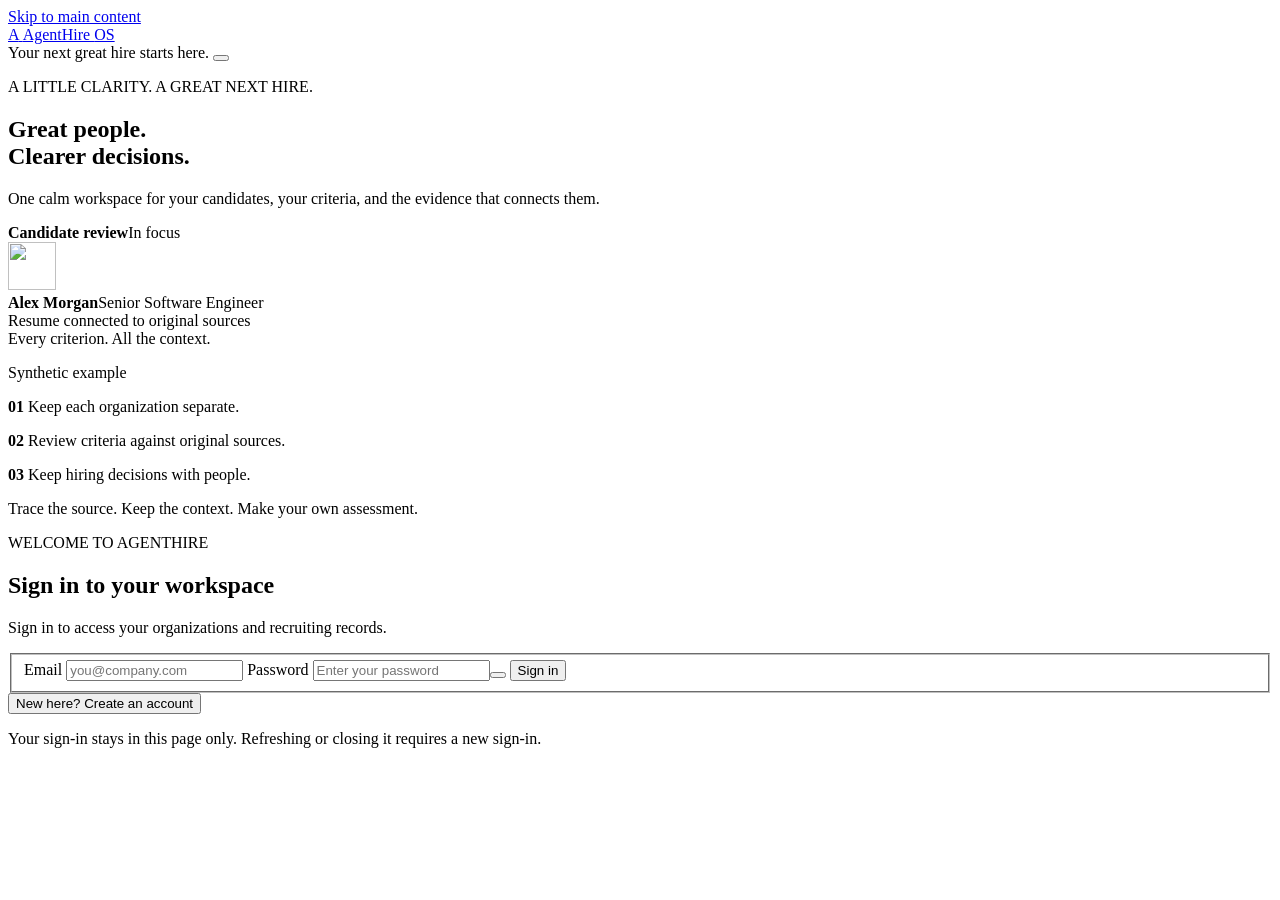
==== commit 23ca4801: "feat: add bright frontend and improve evidence review and error handling" ====
--- a/app/web/assets/index.html
+++ b/app/web/assets/index.html
@@ -14,42 +14,56 @@
   <a class="skip" href="#main-content">Skip to main content</a>
 
   <header class="topbar">
-    <a class="brand" href="/workspace/">
+    <a class="brand" href="/workspace/" aria-label="AgentHire OS home">
       <span class="brand-mark" aria-hidden="true">A</span>
       <bdi>AgentHire <span>OS</span></bdi>
     </a>
-
-    <div id="account" hidden>
-      <bdi id="account-email"></bdi>
-      <button id="logout" class="button quiet" type="button">Sign out</button>
-    </div>
-
+        <nav id="primary-navigation" class="primary-nav" hidden aria-label="Workspace sections">
+          <a href="#candidates-panel" data-workspace-view="review" aria-current="page">Candidates</a>
+          <a href="#profiles-panel" data-workspace-view="setup">Jobs</a>
+          <a href="#applications-panel" data-workspace-view="applications">Applications</a>
+          <a href="#access-panel" data-workspace-view="access">Team</a>
+          <a href="#account-panel" data-workspace-view="account">Settings</a>
+        </nav>
     <div class="topbar-tools">
-      <span id="public-label" class="muted">Recruiting workspace</span>
-      <button id="workspace-help" class="button quiet" type="button" aria-haspopup="dialog">Workspace guide</button>
+      <span id="public-label" class="muted">Your next great hire starts here.</span>
+      <button id="workspace-help" class="button icon-button quiet" type="button" aria-label="Workspace guide" aria-haspopup="dialog"><span class="icon icon-question-circle" aria-hidden="true"></span></button>
+      <div id="workspace-tools" hidden>
+        <button id="notification-toggle" class="button icon-button quiet notification-toggle" type="button" popovertarget="notification-center" aria-label="Notifications" aria-expanded="false">
+          <span class="icon icon-bell" aria-hidden="true"></span><span id="notification-count" class="unread-count" hidden>0</span>
+        </button>
+      </div>
+      <div id="account" hidden>
+        <button id="account-toggle" class="button account-toggle quiet" type="button" popovertarget="account-menu" aria-label="Account menu"><span id="account-avatar" class="avatar account-avatar" aria-hidden="true">A</span><span class="icon icon-chevron-down" aria-hidden="true"></span></button>
+        <div id="account-menu" class="account-menu" popover="auto">
+          <p class="eyebrow">SIGNED IN AS</p><bdi id="account-email"></bdi>
+          <button id="logout" class="button quiet full" type="button"><span class="icon icon-box-arrow-right" aria-hidden="true"></span>Sign out</button>
+        </div>
+      </div>
     </div>
   </header>
 
   <main id="main-content" tabindex="-1">
     <div id="notification" class="toast" hidden>
-      <p id="notice" class="notice" role="status" aria-live="polite" aria-atomic="true"></p>
-      <button id="notice-dismiss" class="button quiet" type="button" aria-label="Dismiss notification">×</button>
+      <span id="notice-icon" class="icon icon-check-circle toast-icon" aria-hidden="true"></span>
+      <div class="toast-content"><strong id="notice-title">All done</strong><p id="notice" class="notice" role="status" aria-live="polite" aria-atomic="true"></p></div>
+      <button id="notice-dismiss" class="button quiet icon-button" type="button" aria-label="Dismiss notification"><span class="icon icon-x-lg" aria-hidden="true"></span></button>
     </div>
 
     <p id="notice-alert" class="visually-hidden" role="alert" aria-live="assertive" aria-atomic="true"></p>
 
     <section id="auth-view" class="auth-grid" aria-labelledby="auth-title">
       <div class="auth-story">
-        <p class="eyebrow">THE EVIDENCE WORKSPACE</p>
-        <h1>A clearer view.<br>A better-informed decision.</h1>
-        <p>Bring candidates, job criteria, and original resume evidence into one focused review.</p>
-
-        <div class="story-flow" aria-hidden="true">
-          <span>Resume</span>
-          <i></i>
-          <span>Criterion</span>
-          <i></i>
-          <span>Evidence</span>
+        <p class="eyebrow">A LITTLE CLARITY. A GREAT NEXT HIRE.</p>
+        <h1>Great people.<br>Clearer decisions.</h1>
+        <p>One calm workspace for your candidates, your criteria, and the evidence that connects them.</p>
+
+        <div class="auth-preview" aria-hidden="true">
+          <div class="auth-preview-top"><span class="icon icon-people"></span><strong>Candidate review</strong><span class="badge">In focus</span></div>
+          <div class="auth-preview-person"><img src="/workspace/assets/avatar-alex.webp" width="48" height="48" alt=""><div><strong>Alex Morgan</strong><span>Senior Software Engineer</span></div><span class="icon icon-check-circle"></span></div>
+          <div class="auth-preview-line"><span class="icon icon-file-earmark-text"></span><span>Resume connected to original sources</span></div>
+          <div class="auth-preview-line"><span class="icon icon-clipboard-check"></span><span>Every criterion. All the context.</span></div>
+          <p>Synthetic example</p>
         </div>
 
         <div class="story-proof">
@@ -61,7 +75,7 @@
       </div>
 
       <div class="auth-card">
-        <p class="eyebrow">Get started</p>
+        <p class="eyebrow">WELCOME TO AGENTHIRE</p>
         <h2 id="auth-title">Sign in to your workspace</h2>
         <p id="auth-description" class="muted">Sign in to access your organizations and recruiting records.</p>
 
@@ -74,7 +88,7 @@
 
             <label class="field">
               Password
-              <input id="auth-password" type="password" dir="ltr" autocomplete="current-password" minlength="1" maxlength="128" required>
+              <span class="password-input"><input id="auth-password" type="password" placeholder="Enter your password" dir="ltr" autocomplete="current-password" minlength="1" maxlength="128" required><button id="password-reveal" class="button icon-button quiet" type="button" aria-label="Show password" aria-pressed="false"><span class="icon icon-eye" aria-hidden="true"></span></button></span>
             </label>
 
             <button id="auth-submit" class="button primary full" type="submit">Sign in</button>
@@ -87,122 +101,20 @@
     </section>
 
     <section id="shell" class="workspace-grid" hidden aria-label="Recruiting workspace">
-      <aside class="sidebar">
-        <p class="eyebrow">YOUR WORKSPACE</p>
-        <nav class="sidebar-nav" aria-label="Workspace sections">
-          <a href="#candidates-panel" data-workspace-view="review" aria-current="page"><span class="nav-index" aria-hidden="true">01</span> Candidate review</a>
-          <a href="#profiles-panel" data-workspace-view="setup"><span class="nav-index" aria-hidden="true">02</span> Job setup</a>
-          <a href="#applications-panel" data-workspace-view="applications"><span class="nav-index" aria-hidden="true">03</span> Applications</a>
-          <a href="#access-panel" data-workspace-view="access"><span class="nav-index" aria-hidden="true">04</span> Members &amp; access</a>
-          <a href="#account-panel" data-workspace-view="account"><span class="nav-index" aria-hidden="true">05</span> Account security</a>
-        </nav>
-        <details id="context-switcher" class="context-switcher" open>
-          <summary>Organization &amp; job</summary>
-          <p class="small sidebar-hint">Choose the records you want to work with.</p>
-
-        <fieldset id="organization-browser-fields" disabled>
-        <label class="field">
-          Organization
-          <select id="organization-select">
-            <option value="">Select an organization</option>
-          </select>
-        </label>
-
-        <form id="organization-search-form" class="record-search" aria-label="Search organizations">
-          <label class="field">Organization name or slug
-            <input id="organization-filter" type="search" maxlength="120">
-          </label>
-          <button class="button secondary" type="submit">Search</button>
-        </form>
-        <div class="pager">
-          <button id="organization-previous" class="button quiet" type="button" disabled>Previous</button>
-          <button id="organization-next" class="button quiet" type="button" disabled>Next</button>
-        </div>
-        <p id="organization-page-info" class="small" role="status" aria-live="polite"></p>
-        </fieldset>
-
-        <details class="disclosure">
-          <summary>Create organization</summary>
-
-          <form id="organization-form">
-            <label class="field">
-              Organization name
-              <input id="organization-name" maxlength="200" required>
-            </label>
-
-            <label class="field">
-              URL slug
-              <input id="organization-slug" dir="ltr" pattern="[a-z0-9]+(-[a-z0-9]+)*" maxlength="100" required>
-            </label>
-
-            <button id="organization-create" class="button secondary full" type="submit">Create organization</button>
-          </form>
-        </details>
-
-        <div class="sidebar-divider"></div>
-
-        <fieldset id="job-browser-fields" disabled>
-        <label class="field">
-          Current job
-          <select id="job-select">
-            <option value="">Select a job</option>
-          </select>
-        </label>
-
-        <form id="job-search-form" class="record-search" aria-label="Search jobs">
-          <label class="field">Job title or description
-            <input id="job-filter" type="search" maxlength="120">
-          </label>
-          <label class="field">Status
-            <select id="job-status-filter">
-              <option value="">All</option>
-              <option value="draft">Draft</option>
-              <option value="open">Open</option>
-              <option value="closed">Closed</option>
-            </select>
-          </label>
-          <button class="button secondary" type="submit">Search</button>
-        </form>
-        <div class="pager">
-          <button id="job-previous" class="button quiet" type="button" disabled>Previous</button>
-          <button id="job-next" class="button quiet" type="button" disabled>Next</button>
-        </div>
-        <p id="job-page-info" class="small" role="status" aria-live="polite"></p>
-        </fieldset>
-
-        <details class="disclosure">
-          <summary>Create job</summary>
-
-          <form id="job-form">
-            <label class="field">
-              Title
-              <input id="job-title" maxlength="200" required>
-            </label>
-
-            <label class="field">
-              Job description
-              <textarea id="job-description" maxlength="20000" rows="4" required></textarea>
-            </label>
-
-            <button id="job-create" class="button secondary full" type="submit">Create draft</button>
-          </form>
-        </details>
-
-        </details>
-
-        <p class="sidebar-note">All records on this page belong to the selected organization.</p>
-      </aside>
+
 
       <div class="workspace-main">
         <div class="workspace-heading">
           <div>
             <p class="eyebrow" id="workspace-view-label">CANDIDATE REVIEW</p>
-            <h1 id="organization-heading">Workspace</h1>
+            <h1 id="workspace-page-title">Candidates</h1>
+            <p class="workspace-description" id="workspace-page-description">A closer look at the people behind every application.</p>
+            <span id="organization-heading" class="visually-hidden">Workspace</span>
           </div>
 
           <div class="heading-actions">
-            <button id="context-open" class="button quiet" type="button">Choose context</button>
-            <button id="workspace-refresh" class="button secondary" type="button">Refresh lists</button>
+            <button id="context-open" class="button secondary" type="button" aria-haspopup="dialog"><span class="icon icon-building" aria-hidden="true"></span><span id="context-button-label">Choose workspace</span><span class="icon icon-chevron-down" aria-hidden="true"></span></button>
+            <button id="workspace-refresh" class="button icon-button secondary" type="button" aria-label="Refresh lists"><span class="icon icon-arrow-repeat" aria-hidden="true"></span></button>
           </div>
         </div>
 
@@ -211,18 +123,12 @@
           <span class="start-number" aria-hidden="true">01</span>
           <div><h2>Start with your organization</h2><p>Choose or create an organization in the context menu. Then add a job and the candidates you want to review.</p></div>
         </div>
-        <div class="metrics">
-          <article>
-            <span>Jobs in this result</span>
-            <strong id="jobs-count">—</strong>
-          </article>
-
-          <article>
-            <span>Candidates in this result</span>
-            <strong id="candidates-count">—</strong>
-          </article>
-
-          <article class="metric-note"><span class="evidence-symbol" aria-hidden="true">↗</span><span>Evidence stays connected to its original source.<small>Review the context before making a decision.</small></span></article>
+        <div class="metrics" aria-label="Workspace summary">
+          <article class="metric metric-blue"><span class="metric-icon"><span class="icon icon-people" aria-hidden="true"></span></span><div><strong id="candidates-count">—</strong><span>Candidates in result</span></div></article>
+          <article class="metric metric-mint"><span class="metric-icon"><span class="icon icon-briefcase" aria-hidden="true"></span></span><div><strong id="jobs-count">—</strong><span>Jobs in result</span></div></article>
+          <article class="metric metric-amber"><span class="metric-icon"><span class="icon icon-file-earmark-text" aria-hidden="true"></span></span><div><strong id="applications-count">—</strong><span>Applications in result</span></div></article>
+          <article class="metric metric-violet"><span class="metric-icon"><span class="icon icon-calendar-event" aria-hidden="true"></span></span><div><strong id="interviews-count">—</strong><span>Interviews on page</span></div></article>
+          <article class="metric metric-coral"><span class="metric-icon"><span class="icon icon-gift" aria-hidden="true"></span></span><div><strong id="offers-count">—</strong><span>Offers on page</span></div></article>
         </div>
 
         <section id="profiles-panel" class="panel" data-view-panel="setup" tabindex="-1" aria-labelledby="profiles-title">
@@ -283,7 +189,8 @@
           </details>
         </section>
 
-        <section id="applications-panel" class="panel" data-view-panel="applications" tabindex="-1" aria-labelledby="applications-title">
+        <div id="applications-layout" class="applications-layout" data-view-panel="applications">
+        <section id="applications-panel" class="panel" tabindex="-1" aria-labelledby="applications-title">
           <div class="panel-title"><h2 id="applications-title">Applications for the current job</h2></div>
           <fieldset id="application-fields" disabled>
             <p id="application-context" class="summary-note"></p>
@@ -315,7 +222,9 @@
           </fieldset>
         </section>
 
-        <div class="review-grid" data-view-panel="review">
+        <div id="application-dossier-slot"></div>
+        </div>
+        <div id="review-layout" class="review-grid" data-view-panel="review">
           <section id="candidates-panel" class="panel" tabindex="-1" aria-labelledby="candidates-title">
             <div class="panel-title">
               <h2 id="candidates-title">Candidates</h2>
@@ -324,14 +233,14 @@
 
             <fieldset id="candidate-browser-fields" disabled>
             <form id="candidate-search-form" class="record-search" aria-label="Search candidates">
-              <label class="field">Name, email, headline, or location
+              <label class="field"><span class="visually-hidden">Name, email, headline, or location</span>
                 <input id="candidate-filter" type="search" placeholder="Search your candidates" maxlength="120">
               </label>
-              <button class="button secondary" type="submit">Search</button>
+              <button class="button secondary" type="submit"><span class="icon icon-search" aria-hidden="true"></span>Search</button>
             </form>
 
-            <details class="disclosure">
-              <summary>Add candidate</summary>
+            <details class="disclosure add-candidate">
+              <summary><span class="icon icon-plus-lg" aria-hidden="true"></span>Add candidate</summary>
 
               <form id="candidate-form" class="form-grid">
                 <label class="field">
@@ -358,6 +267,7 @@
               </form>
             </details>
 
+            <div class="candidate-table-heading" aria-hidden="true"><span>Candidate</span><span>Location</span><span>Review</span></div>
             <div id="candidate-list" class="candidate-list"></div>
             <div class="pager">
               <button id="candidate-previous" class="button quiet" type="button" disabled>Previous</button>
@@ -404,8 +314,17 @@
             </div>
 
             <div id="candidate-heading"></div>
-
-            <details class="disclosure">
+            <div id="dossier-tabs" class="dossier-tabs" role="tablist" aria-label="Candidate details">
+              <button id="tab-overview" role="tab" aria-controls="dossier-overview" aria-selected="true" type="button" data-dossier-tab="overview">Overview</button>
+              <button id="tab-resume" role="tab" aria-controls="dossier-resume" aria-selected="false" tabindex="-1" type="button" data-dossier-tab="resume">Resume</button>
+              <button id="tab-evidence" role="tab" aria-controls="dossier-evidence" aria-selected="false" tabindex="-1" type="button" data-dossier-tab="evidence">Evidence</button>
+              <button id="tab-edit" role="tab" aria-controls="dossier-edit" aria-selected="false" tabindex="-1" type="button" data-dossier-tab="edit">Details</button>
+            </div>
+            <div id="dossier-overview" role="tabpanel" aria-labelledby="tab-overview" tabindex="0">
+              <div id="candidate-overview" class="candidate-overview"><p class="muted">Choose a candidate to see their overview.</p></div>
+            </div>
+
+            <div id="dossier-edit" role="tabpanel" aria-labelledby="tab-edit" tabindex="0" hidden><details class="disclosure" open>
               <summary>Edit candidate details</summary>
               <p class="small muted">Clearing an optional field removes its previous value. Changing the selection or loading a newer version replaces unsaved form edits.</p>
               <form id="candidate-edit-form">
@@ -423,7 +342,9 @@
               <p id="candidate-edit-version" class="small muted"></p>
             </details>
 
+            </div>
             <fieldset id="candidate-fields" disabled>
+              <div id="dossier-evidence" role="tabpanel" aria-labelledby="tab-evidence" tabindex="0" hidden>
               <div class="actions">
                 <button id="evidence-load" class="button secondary" type="button">Load criterion evidence</button>
                 <button id="explanation-run" class="button primary" type="button">Grounded brief</button>
@@ -433,7 +354,8 @@
               <p id="explanation-progress" class="small muted" role="status" aria-live="polite"></p>
 
               <div id="evidence-results"></div>
-
+              </div>
+              <div id="dossier-resume" role="tabpanel" aria-labelledby="tab-resume" tabindex="0" hidden>
               <details class="disclosure" open>
                 <summary>PDF resumes</summary>
 
@@ -462,6 +384,7 @@
                 </div>
                 </fieldset>
               </details>
+              </div>
             </fieldset>
           </section>
         </div>
@@ -541,6 +464,113 @@
       </div>
     </section>
 
+    <dialog id="context-dialog" class="confirmation context-dialog" aria-labelledby="context-title">
+      <div class="dialog-heading"><div><p class="eyebrow">YOUR WORKSPACE</p><h2 id="context-title">Choose your context</h2></div><button id="context-close" class="button icon-button quiet" type="button" aria-label="Close workspace context"><span class="icon icon-x-lg" aria-hidden="true"></span></button></div>
+      <aside class="sidebar">
+        <p class="eyebrow">WORKSPACE CONTEXT</p>
+
+        <details id="context-switcher" class="context-switcher" open>
+          <summary>Organization &amp; job</summary>
+          <p class="small sidebar-hint">Choose the records you want to work with.</p>
+
+        <fieldset id="organization-browser-fields" disabled>
+        <label class="field">
+          Organization
+          <select id="organization-select">
+            <option value="">Select an organization</option>
+          </select>
+        </label>
+
+        <form id="organization-search-form" class="record-search" aria-label="Search organizations">
+          <label class="field">Organization name or slug
+            <input id="organization-filter" type="search" maxlength="120">
+          </label>
+          <button class="button secondary" type="submit">Search</button>
+        </form>
+        <div class="pager">
+          <button id="organization-previous" class="button quiet" type="button" disabled>Previous</button>
+          <button id="organization-next" class="button quiet" type="button" disabled>Next</button>
+        </div>
+        <p id="organization-page-info" class="small" role="status" aria-live="polite"></p>
+        </fieldset>
+
+        <details class="disclosure">
+          <summary>Create organization</summary>
+
+          <form id="organization-form">
+            <label class="field">
+              Organization name
+              <input id="organization-name" maxlength="200" required>
+            </label>
+
+            <label class="field">
+              URL slug
+              <input id="organization-slug" dir="ltr" pattern="[a-z0-9]+(-[a-z0-9]+)*" maxlength="100" required>
+            </label>
+
+            <button id="organization-create" class="button secondary full" type="submit">Create organization</button>
+          </form>
+        </details>
+
+        <div class="sidebar-divider"></div>
+
+        <fieldset id="job-browser-fields" disabled>
+        <label class="field">
+          Current job
+          <select id="job-select">
+            <option value="">Select a job</option>
+          </select>
+        </label>
+
+        <form id="job-search-form" class="record-search" aria-label="Search jobs">
+          <label class="field">Job title or description
+            <input id="job-filter" type="search" maxlength="120">
+          </label>
+          <label class="field">Status
+            <select id="job-status-filter">
+              <option value="">All</option>
+              <option value="draft">Draft</option>
+              <option value="open">Open</option>
+              <option value="closed">Closed</option>
+            </select>
+          </label>
+          <button class="button secondary" type="submit">Search</button>
+        </form>
+        <div class="pager">
+          <button id="job-previous" class="button quiet" type="button" disabled>Previous</button>
+          <button id="job-next" class="button quiet" type="button" disabled>Next</button>
+        </div>
+        <p id="job-page-info" class="small" role="status" aria-live="polite"></p>
+        </fieldset>
+
+        <details class="disclosure">
+          <summary>Create job</summary>
+
+          <form id="job-form">
+            <label class="field">
+              Title
+              <input id="job-title" maxlength="200" required>
+            </label>
+
+            <label class="field">
+              Job description
+              <textarea id="job-description" maxlength="20000" rows="4" required></textarea>
+            </label>
+
+            <button id="job-create" class="button secondary full" type="submit">Create draft</button>
+          </form>
+        </details>
+
+        </details>
+
+        <p class="sidebar-note">All records on this page belong to the selected organization.</p>
+      </aside>
+    </dialog>
+    <section id="notification-center" class="notification-center" popover="auto" aria-labelledby="notification-center-title">
+      <div class="notification-center-heading"><h2 id="notification-center-title">Notifications</h2><button id="notification-read" class="button quiet" type="button">Mark all as read</button></div>
+      <div id="notification-history" class="notification-history"><p class="notification-empty">You're all caught up.<span>Updates from your work will appear here.</span></p></div>
+      <button id="notification-clear" class="button quiet full" type="button">Clear notifications</button>
+    </section>
     <dialog id="help-dialog" class="confirmation help-dialog" aria-labelledby="help-title" aria-describedby="help-description">
     <p class="eyebrow">WORKSPACE GUIDE</p>
     <h2 id="help-title">A focused path from role to evidence</h2>
@@ -557,7 +587,7 @@
 
   <dialog id="confirm-dialog" class="confirmation" aria-labelledby="confirm-title" aria-describedby="confirm-message">
       <form id="confirm-form">
-        <h2 id="confirm-title"></h2>
+        <div class="dialog-symbol"><span class="icon icon-shield-check" aria-hidden="true"></span></div><h2 id="confirm-title"></h2>
         <p id="confirm-message"></p>
         <label id="confirm-label" class="field" hidden>Type the exact filename to confirm deletion.
           <input id="confirm-input" maxlength="200" autocomplete="off" dir="auto">
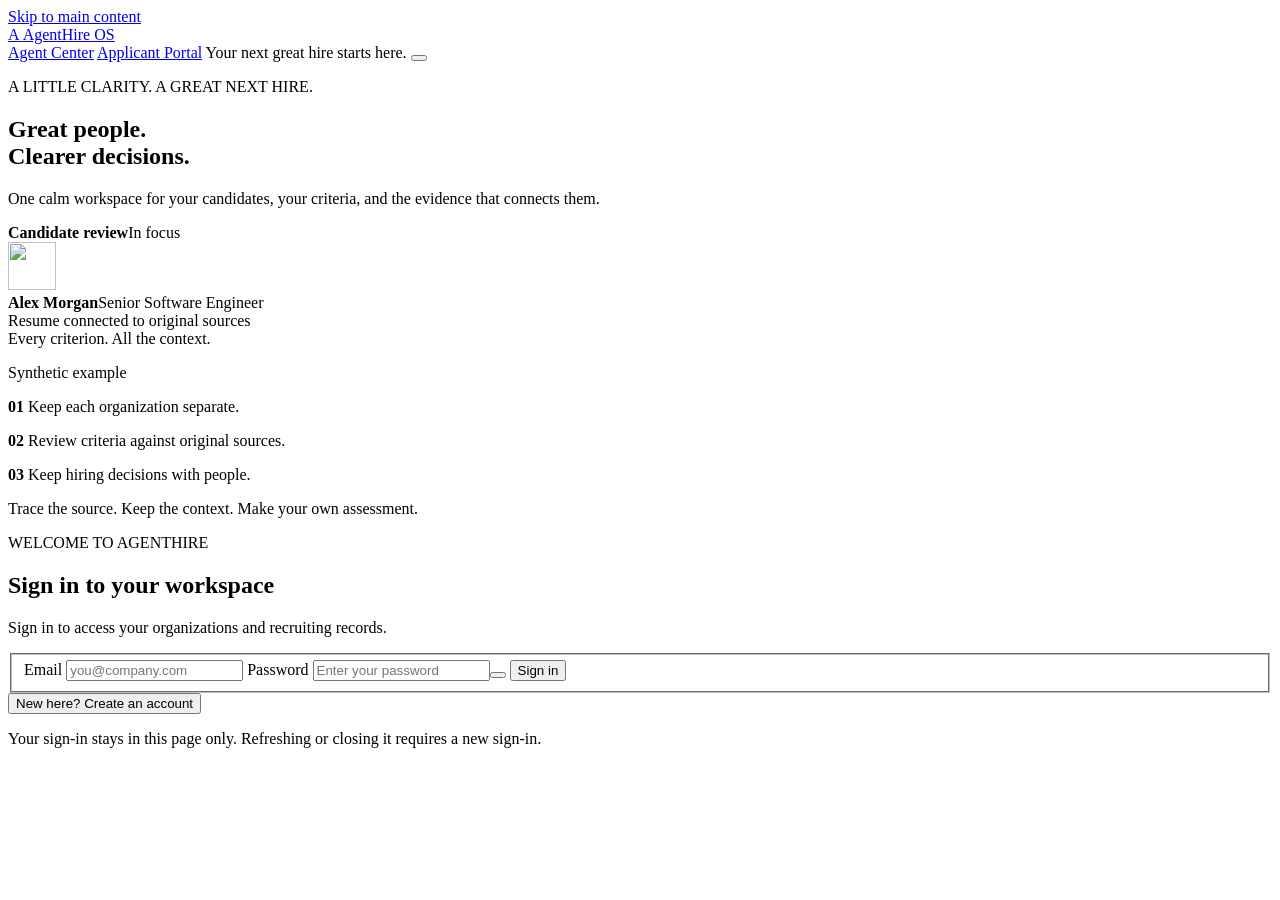
==== commit 63d0a803: "feat: add local hiring agents and applicant portal" ====
--- a/app/web/assets/index.html
+++ b/app/web/assets/index.html
@@ -11,6 +11,7 @@
   <script type="module" src="/workspace/assets/design.mjs"></script>
 </head>
 <body>
+
   <a class="skip" href="#main-content">Skip to main content</a>
 
   <header class="topbar">
@@ -26,6 +27,8 @@
           <a href="#account-panel" data-workspace-view="account">Settings</a>
         </nav>
     <div class="topbar-tools">
+      <a class="button quiet agent-entry agent-entry-center" href="/agent-center/">Agent Center</a>
+      <a class="button quiet agent-entry" href="/portal/">Applicant Portal</a>
       <span id="public-label" class="muted">Your next great hire starts here.</span>
       <button id="workspace-help" class="button icon-button quiet" type="button" aria-label="Workspace guide" aria-haspopup="dialog"><span class="icon icon-question-circle" aria-hidden="true"></span></button>
       <div id="workspace-tools" hidden>
